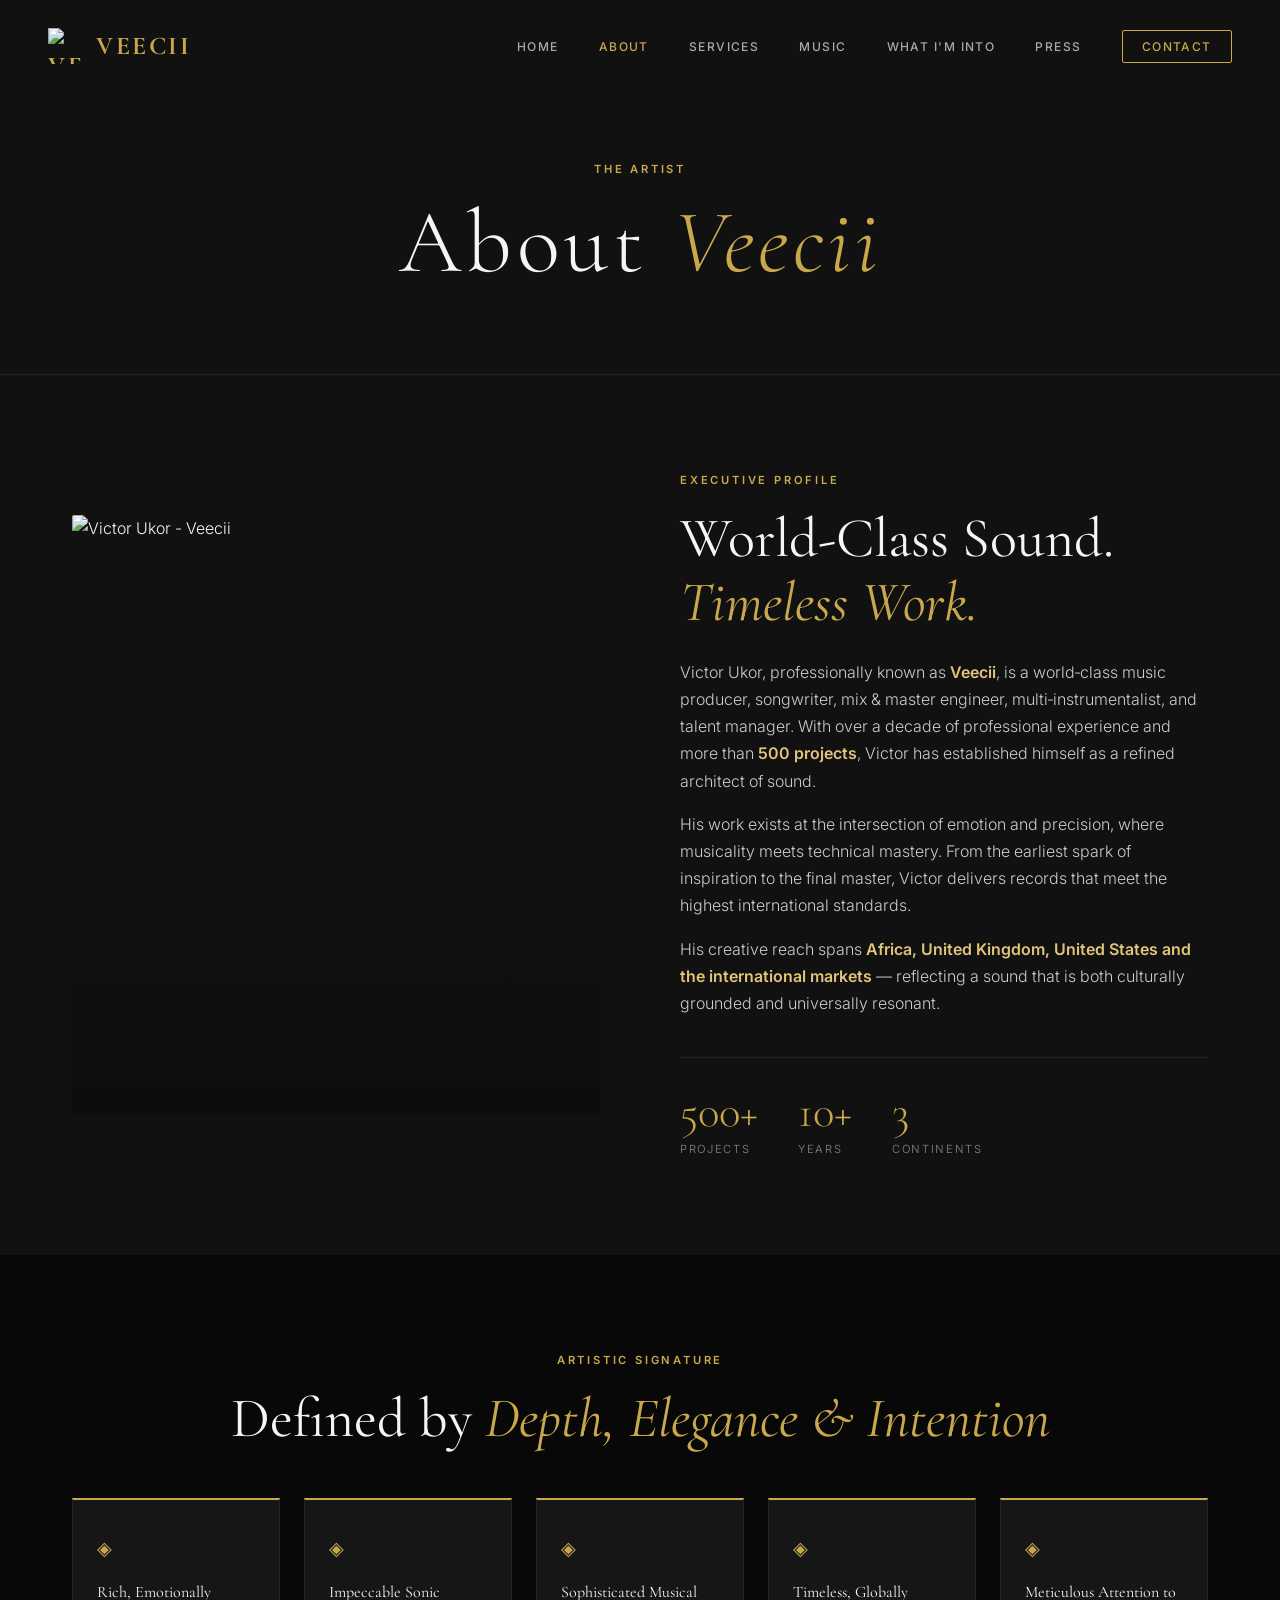
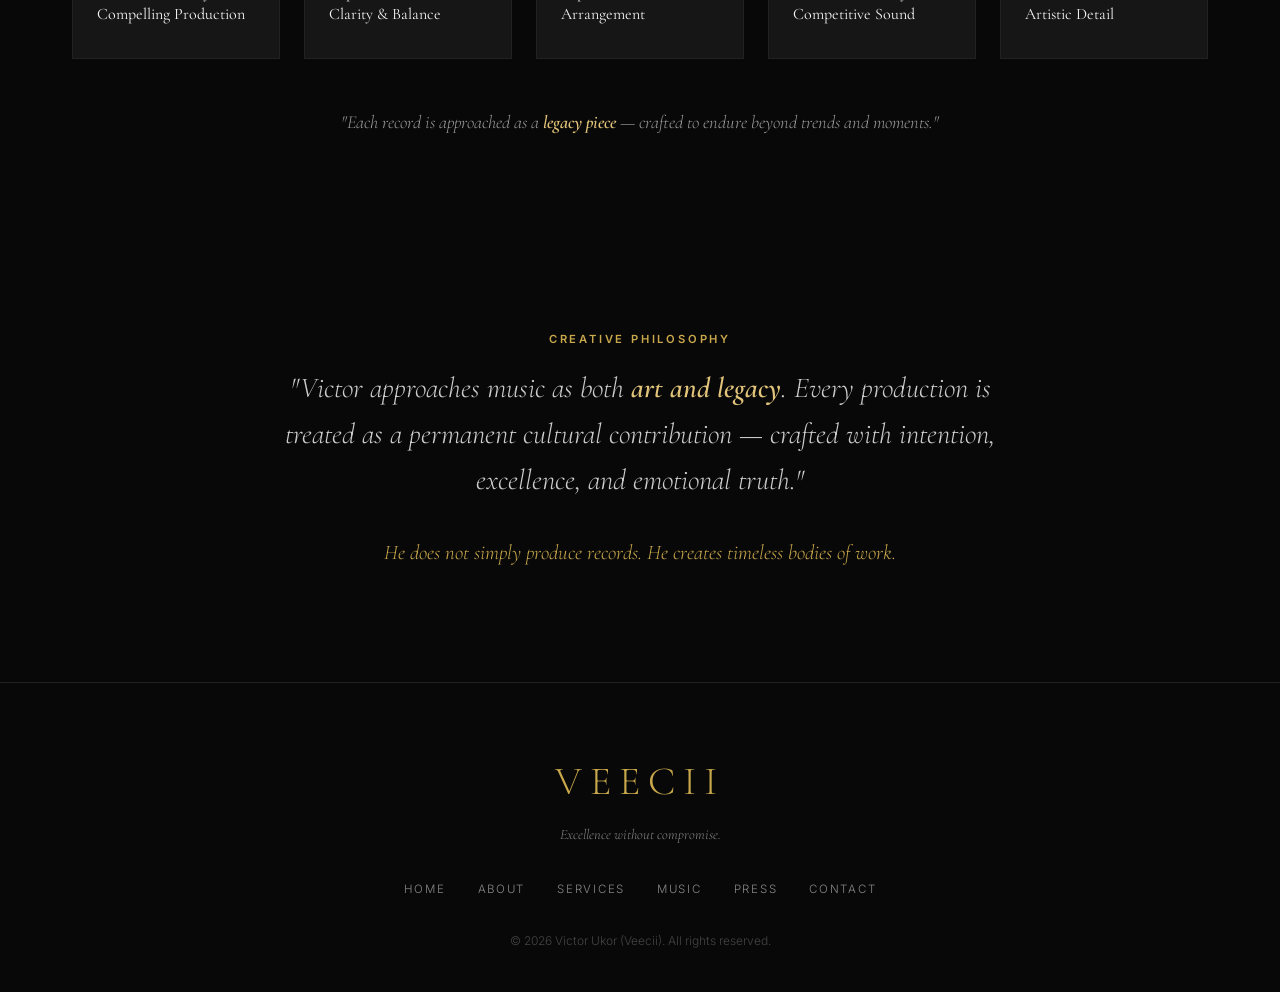
==== about/index.html @ 0ed98b61 "Add files via upload first website" ====
<!DOCTYPE html>
<html lang="en">
<head>
  <meta charset="UTF-8" />
  <meta name="viewport" content="width=device-width, initial-scale=1.0" />
  <title>About | VEECII</title>
  <link rel="stylesheet" href="../style.css" />
  <link href="https://fonts.googleapis.com/css2?family=Cormorant+Garamond:wght@300;400;600;700&family=Inter:wght@300;400;500;600&display=swap" rel="stylesheet" />
</head>
<body>

  <nav id="navbar">
    <a class="nav-logo" href="../index.html">
      <img src="https://res.cloudinary.com/dcmpmiurf/image/upload/q_auto/f_auto/v1778636000/vc_pro_vyt9ii.jpg" alt="VEECII logo" class="nav-logo-image" />
      <span>VEECII</span>
    </a>
    <button class="nav-toggle" id="navToggle" aria-label="Toggle menu">
      <span></span><span></span><span></span>
    </button>
    <ul class="nav-links" id="navLinks">
      <li><a href="../index.html">Home</a></li>
      <li><a href="../about/index.html" class="active">About</a></li>
      <li><a href="../services/index.html">Services</a></li>
      <li><a href="../music/index.html">Music</a></li>
      <li><a href="../into/index.html">What I'm Into</a></li>
      <li><a href="../press/index.html">Press</a></li>
      <li><a href="../contact/index.html" class="nav-cta">Contact</a></li>
    </ul>
  </nav>

  <div class="page-header">
    <span class="section-label center">The Artist</span>
    <h1>About <em>Veecii</em></h1>
  </div>

  <!-- ABOUT -->
  <section id="about">
    <div class="container split">
      <div class="about-image">
        <img src="https://cdn.gamma.app/k48zd8qwcyasqz0/bc51d5963c274182afd8bc182b9dbad0/original/1E514F1B-CA5A-440C-8702-CC8AF9769782.jpeg" alt="Victor Ukor - Veecii" />
      </div>
      <div class="about-text">
        <span class="section-label">Executive Profile</span>
        <h2>World-Class Sound. <br /><em>Timeless Work.</em></h2>
        <p>Victor Ukor, professionally known as <strong>Veecii</strong>, is a world‑class music producer, songwriter, mix &amp; master engineer, multi‑instrumentalist, and talent manager. With over a decade of professional experience and more than <strong>500 projects</strong>, Victor has established himself as a refined architect of sound.</p>
        <p>His work exists at the intersection of emotion and precision, where musicality meets technical mastery. From the earliest spark of inspiration to the final master, Victor delivers records that meet the highest international standards.</p>
        <p>His creative reach spans <strong>Africa, United Kingdom, United States and the international markets</strong> — reflecting a sound that is both culturally grounded and universally resonant.</p>
        <div class="stats-row">
          <div class="stat">
            <span class="stat-num">500+</span>
            <span class="stat-label">Projects</span>
          </div>
          <div class="stat">
            <span class="stat-num">10+</span>
            <span class="stat-label">Years</span>
          </div>
          <div class="stat">
            <span class="stat-num">3</span>
            <span class="stat-label">Continents</span>
          </div>
        </div>
      </div>
    </div>
  </section>

  <!-- ARTISTIC SIGNATURE -->
  <section id="signature">
    <div class="container">
      <span class="section-label center">Artistic Signature</span>
      <h2 class="center">Defined by <em>Depth, Elegance &amp; Intention</em></h2>
      <div class="signature-grid">
        <div class="sig-card">
          <div class="sig-icon">◈</div>
          <h4>Rich, Emotionally Compelling Production</h4>
        </div>
        <div class="sig-card">
          <div class="sig-icon">◈</div>
          <h4>Impeccable Sonic Clarity &amp; Balance</h4>
        </div>
        <div class="sig-card">
          <div class="sig-icon">◈</div>
          <h4>Sophisticated Musical Arrangement</h4>
        </div>
        <div class="sig-card">
          <div class="sig-icon">◈</div>
          <h4>Timeless, Globally Competitive Sound</h4>
        </div>
        <div class="sig-card">
          <div class="sig-icon">◈</div>
          <h4>Meticulous Attention to Artistic Detail</h4>
        </div>
      </div>
      <p class="center sig-quote">"Each record is approached as a <strong>legacy piece</strong> — crafted to endure beyond trends and moments."</p>
    </div>
  </section>

  <!-- PHILOSOPHY -->
  <section style="background: var(--black); padding: 6rem 0;">
    <div class="container" style="max-width: 800px; text-align: center;">
      <span class="section-label center">Creative Philosophy</span>
      <blockquote style="font-family: var(--font-serif); font-size: clamp(1.2rem, 2.5vw, 1.8rem); font-style: italic; color: #ccc; line-height: 1.6; margin-bottom: 2rem;">
        "Victor approaches music as both <strong>art and legacy</strong>. Every production is treated as a permanent cultural contribution — crafted with intention, excellence, and emotional truth."
      </blockquote>
      <p style="font-family: var(--font-serif); font-size: 1.3rem; font-style: italic; color: var(--gold);">He does not simply produce records. He creates timeless bodies of work.</p>
    </div>
  </section>

  <footer>
    <div class="container">
      <div class="footer-logo">VEECII</div>
      <p class="footer-tagline">Excellence without compromise.</p>
      <div class="footer-links">
        <a href="../index.html">Home</a>
        <a href="../about/index.html">About</a>
        <a href="../services/index.html">Services</a>
        <a href="../music/index.html">Music</a>
        <a href="../press/index.html">Press</a>
        <a href="../contact/index.html">Contact</a>
      </div>
      <p class="footer-copy">&copy; 2026 Victor Ukor (Veecii). All rights reserved.</p>
    </div>
  </footer>

  <script src="../script.js"></script>
</body>
</html>
---- style.css ----
/* ============================
   VEECII — Dark Gold Theme
   ============================ */

:root {
  --black: #080808;
  --dark: #111111;
  --card: #161616;
  --border: #222222;
  --gold: #c9a84c;
  --gold-light: #e2c47a;
  --white: #f5f5f5;
  --muted: #888888;
  --pink: #f20374;
  --font-serif: 'Cormorant Garamond', Georgia, serif;
  --font-sans: 'Inter', system-ui, sans-serif;
  --max: 1200px;
  --transition: 0.35s ease;
}

*, *::before, *::after { box-sizing: border-box; margin: 0; padding: 0; }

html { scroll-behavior: smooth; font-size: 16px; }

body {
  background: var(--black);
  color: var(--white);
  font-family: var(--font-sans);
  font-weight: 300;
  line-height: 1.7;
  overflow-x: hidden;
}

img { display: block; max-width: 100%; height: auto; }
a { color: inherit; text-decoration: none; }

/* ── UTILITY ── */
.container { max-width: var(--max); margin: 0 auto; padding: 0 2rem; }
.center { text-align: center; }

h1, h2, h3, h4 { font-family: var(--font-serif); font-weight: 400; line-height: 1.15; }
h2 { font-size: clamp(2rem, 5vw, 3.5rem); margin-bottom: 1.5rem; }
h3 { font-size: 1.4rem; margin-bottom: 0.75rem; }
h4 { font-size: 1.1rem; }
em { font-style: italic; color: var(--gold); }
strong { font-weight: 600; color: var(--gold-light); }

p { margin-bottom: 1rem; color: #ccc; }

.section-label {
  display: block;
  font-family: var(--font-sans);
  font-size: 0.7rem;
  font-weight: 600;
  letter-spacing: 0.25em;
  text-transform: uppercase;
  color: var(--gold);
  margin-bottom: 1rem;
}
.section-label.center { text-align: center; }

section { padding: 6rem 0; }

.split {
  display: grid;
  grid-template-columns: 1fr 1fr;
  gap: 5rem;
  align-items: center;
}
.split.reverse { direction: rtl; }
.split.reverse > * { direction: ltr; }

/* ── BUTTONS ── */
.btn {
  display: inline-block;
  font-family: var(--font-sans);
  font-size: 0.8rem;
  font-weight: 500;
  letter-spacing: 0.15em;
  text-transform: uppercase;
  padding: 0.85rem 2.2rem;
  border-radius: 2px;
  transition: all var(--transition);
  cursor: pointer;
  border: none;
}
.btn-primary {
  background: var(--gold);
  color: var(--black);
}
.btn-primary:hover { background: var(--gold-light); transform: translateY(-2px); }

.btn-outline {
  background: transparent;
  color: var(--white);
  border: 1px solid rgba(255,255,255,0.3);
}
.btn-outline:hover { border-color: var(--gold); color: var(--gold); transform: translateY(-2px); }
.btn.small { padding: 0.6rem 1.4rem; font-size: 0.72rem; margin-top: 1rem; }
.btn.full { width: 100%; text-align: center; }

/* ── NAV ── */
#navbar {
  position: fixed;
  top: 0; left: 0; right: 0;
  z-index: 100;
  display: flex;
  align-items: center;
  justify-content: space-between;
  padding: 1.5rem 3rem;
  transition: background var(--transition), padding var(--transition);
}
#navbar.scrolled {
  background: rgba(8,8,8,0.95);
  backdrop-filter: blur(10px);
  padding: 1rem 3rem;
  border-bottom: 1px solid var(--border);
}
.nav-logo {
  display: inline-flex;
  align-items: center;
  gap: 0.75rem;
  font-family: var(--font-serif);
  font-size: 1.6rem;
  font-weight: 700;
  letter-spacing: 0.1em;
  color: var(--gold);
  text-decoration: none;
}
.nav-logo-image {
  display: block;
  width: 36px;
  height: 36px;
  object-fit: contain;
}
.nav-links { list-style: none; display: flex; gap: 2.5rem; align-items: center; }
.nav-links a {
  font-size: 0.75rem;
  font-weight: 500;
  letter-spacing: 0.12em;
  text-transform: uppercase;
  color: #aaa;
  transition: color var(--transition);
}
.nav-links a:hover { color: var(--white); }
.nav-links a.active { color: var(--gold); }
.nav-links a.nav-cta {
  color: var(--gold);
  border: 1px solid var(--gold);
  padding: 0.5rem 1.2rem;
  border-radius: 2px;
}
.nav-links a.nav-cta:hover { background: var(--gold); color: var(--black); }

.nav-toggle {
  display: none;
  flex-direction: column;
  gap: 5px;
  background: none;
  border: none;
  cursor: pointer;
  padding: 4px;
}
.nav-toggle span {
  display: block;
  width: 24px;
  height: 1.5px;
  background: var(--white);
  transition: all var(--transition);
}

/* ── HERO ── */
#hero {
  position: relative;
  min-height: 100vh;
  display: flex;
  align-items: center;
  justify-content: center;
  padding: 0;
  background: linear-gradient(135deg, #0d0d0d 0%, #1a1409 50%, #0d0d0d 100%);
  overflow: hidden;
}
#hero::before {
  content: '';
  position: absolute;
  inset: 0;
  background:
    radial-gradient(ellipse 80% 60% at 50% 50%, rgba(201,168,76,0.06) 0%, transparent 70%),
    radial-gradient(ellipse 40% 40% at 20% 80%, rgba(242,3,116,0.04) 0%, transparent 60%);
}
.hero-overlay {
  position: absolute;
  inset: 0;
  background: url('https://cdn.gamma.app/k48zd8qwcyasqz0/generated-images/XHsKIgLBlKTa2Q8IqsBvB.png') center/cover no-repeat;
  opacity: 0.08;
}
.hero-content {
  position: relative;
  z-index: 1;
  text-align: center;
  padding: 2rem;
}
.hero-eyebrow {
  font-size: 0.75rem;
  font-weight: 500;
  letter-spacing: 0.3em;
  text-transform: uppercase;
  color: var(--gold);
  margin-bottom: 1.5rem;
}
.hero-title {
  font-family: var(--font-serif);
  font-size: clamp(5rem, 16vw, 14rem);
  font-weight: 300;
  letter-spacing: 0.15em;
  line-height: 0.9;
  color: var(--white);
  margin-bottom: 0.5rem;
}
.hero-sub {
  font-family: var(--font-sans);
  font-size: 0.85rem;
  letter-spacing: 0.35em;
  text-transform: uppercase;
  color: var(--muted);
  margin-bottom: 1rem;
}
.hero-tagline {
  font-family: var(--font-serif);
  font-size: clamp(1rem, 2vw, 1.4rem);
  font-style: italic;
  color: var(--gold);
  margin-bottom: 3rem;
}
.hero-actions { display: flex; gap: 1rem; justify-content: center; flex-wrap: wrap; }

.hero-scroll {
  position: absolute;
  bottom: 2.5rem;
  left: 50%;
  transform: translateX(-50%);
  display: flex;
  flex-direction: column;
  align-items: center;
  gap: 0.5rem;
  color: var(--muted);
  font-size: 0.65rem;
  letter-spacing: 0.2em;
  text-transform: uppercase;
}
.scroll-line {
  width: 1px;
  height: 40px;
  background: linear-gradient(to bottom, var(--gold), transparent);
  animation: scrollPulse 2s ease infinite;
}
@keyframes scrollPulse {
  0%, 100% { opacity: 1; }
  50% { opacity: 0.3; }
}

/* ── ABOUT ── */
#about { background: var(--dark); }
.about-image {
  position: relative;
  overflow: hidden;
  border-radius: 2px;
}
.about-image img {
  width: 100%;
  height: 600px;
  object-fit: cover;
  object-position: top center;
  filter: grayscale(20%);
  transition: filter var(--transition);
}
.about-image:hover img { filter: grayscale(0%); }
.about-image::after {
  content: '';
  position: absolute;
  bottom: 0; left: 0; right: 0;
  height: 40%;
  background: linear-gradient(to top, rgba(8,8,8,0.5), transparent);
}
.about-text h2 { margin-bottom: 1.5rem; }

.stats-row {
  display: flex;
  gap: 2.5rem;
  margin-top: 2.5rem;
  padding-top: 2rem;
  border-top: 1px solid var(--border);
}
.stat { display: flex; flex-direction: column; }
.stat-num {
  font-family: var(--font-serif);
  font-size: 2.8rem;
  font-weight: 300;
  color: var(--gold);
  line-height: 1;
}
.stat-label { font-size: 0.7rem; letter-spacing: 0.15em; text-transform: uppercase; color: var(--muted); margin-top: 0.3rem; }

/* ── SIGNATURE ── */
#signature { background: var(--black); }
#signature h2 { margin-bottom: 3rem; }
.signature-grid {
  display: grid;
  grid-template-columns: repeat(auto-fit, minmax(200px, 1fr));
  gap: 1.5rem;
  margin-bottom: 3rem;
}
.sig-card {
  background: var(--card);
  border: 1px solid var(--border);
  border-top: 2px solid var(--gold);
  padding: 2rem 1.5rem;
  transition: transform var(--transition), border-color var(--transition);
}
.sig-card:hover { transform: translateY(-4px); border-top-color: var(--gold-light); }
.sig-icon { font-size: 1.2rem; color: var(--gold); margin-bottom: 1rem; }
.sig-card h4 { font-family: var(--font-serif); font-size: 1rem; color: var(--white); line-height: 1.4; }
.sig-quote {
  font-family: var(--font-serif);
  font-size: 1.15rem;
  font-style: italic;
  color: #999;
  max-width: 700px;
  margin: 0 auto;
}

/* ── SERVICES ── */
#services { background: var(--dark); }
#services h2 { margin-bottom: 3rem; }
.services-grid {
  display: grid;
  grid-template-columns: repeat(3, 1fr);
  gap: 1.5px;
  background: var(--border);
}
.service-card {
  background: var(--dark);
  padding: 2.5rem 2rem;
  transition: background var(--transition);
  position: relative;
  overflow: hidden;
}
.service-card::before {
  content: '';
  position: absolute;
  bottom: 0; left: 0;
  width: 0; height: 2px;
  background: var(--gold);
  transition: width var(--transition);
}
.service-card:hover { background: var(--card); }
.service-card:hover::before { width: 100%; }
.service-num {
  font-family: var(--font-serif);
  font-size: 3rem;
  font-weight: 300;
  color: var(--border);
  line-height: 1;
  margin-bottom: 1rem;
  transition: color var(--transition);
}
.service-card:hover .service-num { color: var(--gold); }
.service-card h3 { font-size: 1.2rem; margin-bottom: 0.75rem; color: var(--white); }
.service-card p { font-size: 0.9rem; color: var(--muted); margin: 0; line-height: 1.65; }

/* ── MUSIC ── */
#music { background: var(--black); }
.music-cover {
  position: relative;
  overflow: hidden;
  border-radius: 2px;
  box-shadow: 0 30px 80px rgba(0,0,0,0.6);
}
.music-cover img {
  width: 100%;
  height: 480px;
  object-fit: cover;
  transition: transform 0.5s ease;
}
.music-cover:hover img { transform: scale(1.03); }

.music-info h2 { margin-bottom: 1rem; }
.music-info p { margin-bottom: 2rem; }

.stream-links { display: flex; flex-direction: column; gap: 0.75rem; }
.stream-link {
  display: flex;
  align-items: center;
  gap: 1rem;
  padding: 0.9rem 1.5rem;
  border: 1px solid var(--border);
  font-size: 0.8rem;
  font-weight: 500;
  letter-spacing: 0.12em;
  text-transform: uppercase;
  color: var(--white);
  transition: all var(--transition);
  border-radius: 2px;
  position: relative;
  overflow: hidden;
}
.stream-link::before {
  content: '';
  position: absolute;
  inset: 0;
  opacity: 0;
  transition: opacity var(--transition);
}
.stream-link:hover { color: var(--black); border-color: transparent; }
.stream-link:hover::before { opacity: 1; }
.stream-link.apple::before { background: #fc3c44; }
.stream-link.spotify::before { background: #1db954; }
.stream-link.youtube::before { background: #ff0000; }
.stream-link.tidal::before { background: #00ffff; }
.stream-link.amazon::before { background: #ff9900; }
.stream-link span, .stream-link:hover { position: relative; z-index: 1; }

/* ── WHAT I'M INTO ── */
#into { background: var(--dark); }
#into h2 { margin-bottom: 3rem; }
.into-grid {
  display: grid;
  grid-template-columns: repeat(2, 1fr);
  gap: 1.5rem;
}
.into-card {
  background: var(--card);
  border: 1px solid var(--border);
  padding: 2rem;
  transition: border-color var(--transition), transform var(--transition);
  border-radius: 2px;
}
.into-card:hover { border-color: rgba(201,168,76,0.3); transform: translateY(-3px); }
.into-card.featured-into {
  border-color: rgba(201,168,76,0.25);
  background: linear-gradient(135deg, var(--card), rgba(201,168,76,0.05));
}
.into-tag {
  display: inline-block;
  font-size: 0.65rem;
  font-weight: 600;
  letter-spacing: 0.2em;
  text-transform: uppercase;
  color: var(--gold);
  background: rgba(201,168,76,0.1);
  padding: 0.25rem 0.75rem;
  border-radius: 20px;
  margin-bottom: 1rem;
}
.into-card h3 { font-size: 1.2rem; margin-bottom: 0.75rem; color: var(--white); }
.into-card p { font-size: 0.9rem; color: var(--muted); margin: 0; }

/* ── PRESS ── */
#press { background: var(--black); }
#press h2 { margin-bottom: 3rem; }
.press-grid { display: grid; grid-template-columns: repeat(2, 1fr); gap: 1.5px; background: var(--border); }
.press-card {
  display: flex;
  flex-direction: column;
  justify-content: space-between;
  background: var(--black);
  padding: 2.5rem 2rem;
  transition: background var(--transition);
  position: relative;
}
.press-card:hover { background: var(--card); }
.press-source {
  font-size: 0.65rem;
  font-weight: 600;
  letter-spacing: 0.2em;
  text-transform: uppercase;
  color: var(--gold);
  margin-bottom: 1rem;
  display: block;
}
.press-card h4 {
  font-family: var(--font-serif);
  font-size: 1.1rem;
  color: var(--white);
  line-height: 1.4;
  flex: 1;
}
.press-arrow {
  display: block;
  font-size: 1.5rem;
  color: var(--gold);
  margin-top: 1.5rem;
  transition: transform var(--transition);
}
.press-card:hover .press-arrow { transform: translateX(6px); }

/* ── CONTACT ── */
#contact { background: var(--dark); }
.contact-sub { color: var(--muted); margin-bottom: 4rem; font-size: 1rem; }
.contact-wrap {
  display: grid;
  grid-template-columns: 1fr 1.5fr;
  gap: 5rem;
  align-items: start;
}
.contact-info { display: flex; flex-direction: column; gap: 2rem; }
.contact-item { display: flex; flex-direction: column; gap: 0.4rem; }
.contact-label {
  font-size: 0.65rem;
  font-weight: 600;
  letter-spacing: 0.2em;
  text-transform: uppercase;
  color: var(--gold);
}
.contact-item a {
  color: var(--white);
  font-size: 0.95rem;
  transition: color var(--transition);
}
.contact-item a:hover { color: var(--gold); }
.social-links { display: flex; flex-direction: column; gap: 0.4rem; }

.contact-form { display: flex; flex-direction: column; gap: 1rem; }
.form-group { display: flex; flex-direction: column; }
.form-group input,
.form-group select,
.form-group textarea {
  background: var(--card);
  border: 1px solid var(--border);
  color: var(--white);
  padding: 0.9rem 1.2rem;
  font-family: var(--font-sans);
  font-size: 0.9rem;
  font-weight: 300;
  border-radius: 2px;
  outline: none;
  transition: border-color var(--transition);
  width: 100%;
  -webkit-appearance: none;
}
.form-group select { cursor: pointer; }
.form-group input::placeholder,
.form-group textarea::placeholder { color: var(--muted); }
.form-group input:focus,
.form-group select:focus,
.form-group textarea:focus { border-color: var(--gold); }
.form-group textarea { resize: vertical; min-height: 130px; }
.form-group select option { background: var(--card); }
.form-note { font-size: 0.85rem; text-align: center; color: var(--gold); margin-top: 0.5rem; }

/* ── PAGE HEADER (subpages) ── */
.page-header {
  padding: 10rem 0 5rem;
  background: var(--dark);
  text-align: center;
  border-bottom: 1px solid var(--border);
}
.page-header .section-label { margin-bottom: 0.75rem; }
.page-header h1 {
  font-size: clamp(2.8rem, 7vw, 6rem);
  font-weight: 300;
  letter-spacing: 0.05em;
  color: var(--white);
}
.page-header h1 em { color: var(--gold); }

/* ── FOOTER ── */
footer {
  background: var(--black);
  border-top: 1px solid var(--border);
  padding: 4rem 0 2.5rem;
  text-align: center;
}
.footer-logo {
  font-family: var(--font-serif);
  font-size: 2.5rem;
  font-weight: 300;
  letter-spacing: 0.2em;
  color: var(--gold);
  margin-bottom: 0.5rem;
}
.footer-tagline {
  font-family: var(--font-serif);
  font-style: italic;
  color: var(--muted);
  font-size: 0.9rem;
  margin-bottom: 2rem;
}
.footer-links {
  display: flex;
  justify-content: center;
  gap: 2rem;
  flex-wrap: wrap;
  margin-bottom: 2rem;
}
.footer-links a {
  font-size: 0.72rem;
  letter-spacing: 0.15em;
  text-transform: uppercase;
  color: var(--muted);
  transition: color var(--transition);
}
.footer-links a:hover { color: var(--gold); }
.footer-copy { font-size: 0.75rem; color: #444; margin: 0; }

/* ── COMING SOON ── */
.coming-soon-section { background: var(--black); }
.coming-soon-content {
  display: grid;
  grid-template-columns: 1fr 1fr;
  gap: 4rem;
  align-items: center;
}
.coming-soon-label {
  display: block;
  font-size: 0.65rem;
  font-weight: 600;
  letter-spacing: 0.25em;
  text-transform: uppercase;
  color: var(--gold);
  margin-bottom: 1.5rem;
}
.coming-soon-heading {
  font-family: var(--font-serif);
  font-size: clamp(2rem, 5vw, 3rem);
  font-weight: 300;
  line-height: 1.1;
  color: var(--white);
  margin-bottom: 1.5rem;
}
.coming-soon-heading .highlight { color: var(--gold); }
.coming-soon-description {
  font-size: 1rem;
  color: #bbb;
  margin-bottom: 2rem;
  line-height: 1.8;
}
.coming-soon-features {
  list-style: none;
  margin-bottom: 2rem;
}
.coming-soon-features li {
  font-size: 0.95rem;
  color: #aaa;
  margin-bottom: 0.75rem;
  padding-left: 1.5rem;
  position: relative;
}
.coming-soon-features li::before {
  content: '•';
  position: absolute;
  left: 0;
  color: var(--gold);
  font-weight: bold;
}

.coming-soon-mockup {
  display: flex;
  justify-content: center;
  align-items: center;
}
.phone-frame {
  position: relative;
  width: 260px;
  height: 520px;
  background: #0a0a0a;
  border: 10px solid #1a1a1a;
  border-radius: 40px;
  overflow: hidden;
  box-shadow: 0 20px 60px rgba(0,0,0,0.8);
}
.phone-frame::before {
  content: '';
  position: absolute;
  top: 0;
  left: 50%;
  transform: translateX(-50%);
  width: 130px;
  height: 26px;
  background: #0a0a0a;
  border-radius: 0 0 30px 30px;
  z-index: 10;
}
.phone-notch {
  position: absolute;
  top: 8px;
  left: 50%;
  transform: translateX(-50%);
  width: 120px;
  height: 20px;
  background: #0a0a0a;
  border-radius: 0 0 20px 20px;
  z-index: 11;
}
.phone-content {
  width: 100%;
  height: 100%;
  padding: 40px 0 20px;
  display: flex;
  flex-direction: column;
  align-items: center;
  justify-content: space-between;
  background: linear-gradient(135deg, #0f0f0f 0%, #1a1409 100%);
}
.phone-header {
  font-size: 0.65rem;
  font-weight: 600;
  letter-spacing: 0.15em;
  text-transform: uppercase;
  color: #888;
}
.phone-play-btn {
  display: flex;
  align-items: center;
  justify-content: center;
  width: 70px;
  height: 70px;
  border: 2px solid var(--gold);
  border-radius: 50%;
  color: var(--gold);
}
.phone-play-btn svg {
  width: 28px;
  height: 28px;
  margin-left: 3px;
}
.phone-visualizer {
  display: flex;
  gap: 4px;
  align-items: flex-end;
  height: 50px;
  margin: 1rem 0;
}
.phone-visualizer span {
  width: 4px;
  background: var(--gold);
  border-radius: 2px;
  display: block;
  animation: wave 0.8s ease-in-out infinite;
}
.phone-visualizer span:nth-child(1) { animation-delay: 0s; }
.phone-visualizer span:nth-child(2) { animation-delay: 0.1s; }
.phone-visualizer span:nth-child(3) { animation-delay: 0.2s; }
.phone-visualizer span:nth-child(4) { animation-delay: 0.3s; }
.phone-visualizer span:nth-child(5) { animation-delay: 0.2s; }
.phone-visualizer span:nth-child(6) { animation-delay: 0.1s; }
.phone-visualizer span:nth-child(7) { animation-delay: 0s; }
.phone-visualizer span:nth-child(8) { animation-delay: 0.1s; }

@keyframes wave {
  0%, 100% { height: 8px; }
  50% { height: 32px; }
}
.phone-menu {
  width: 100%;
  padding: 0 15px;
  display: flex;
  flex-direction: column;
  gap: 8px;
}
.phone-menu-item {
  font-size: 0.75rem;
  font-weight: 500;
  letter-spacing: 0.1em;
  text-transform: capitalize;
  color: var(--gold);
  padding: 8px 0;
  border-bottom: 1px solid rgba(201, 168, 76, 0.2);
}
.phone-menu-item:last-child { border-bottom: none; }

/* ── FADE IN ANIMATION ── */
.fade-in {
  opacity: 0;
  transform: translateY(30px);
  transition: opacity 0.7s ease, transform 0.7s ease;
}
.fade-in.visible { opacity: 1; transform: translateY(0); }

/* ── RESPONSIVE ── */
@media (max-width: 1024px) {
  .services-grid { grid-template-columns: repeat(2, 1fr); }
}

@media (max-width: 768px) {
  #navbar { padding: 1.2rem 1.5rem; }
  #navbar.scrolled { padding: 1rem 1.5rem; }

  .nav-links {
    display: none;
    flex-direction: column;
    position: fixed;
    top: 0; right: 0;
    width: 75vw;
    max-width: 320px;
    height: 100vh;
    background: rgba(10,10,10,0.98);
    backdrop-filter: blur(15px);
    padding: 5rem 2rem 2rem;
    gap: 1.5rem;
    border-left: 1px solid var(--border);
    z-index: 99;
  }
  .nav-links.open { display: flex; }
  .nav-links a { font-size: 1rem; }
  .nav-toggle { display: flex; z-index: 101; }

  .split, .split.reverse {
    grid-template-columns: 1fr;
    direction: ltr;
    gap: 2.5rem;
  }
  .about-image img { height: 400px; }
  .music-cover img { height: 350px; }

  .services-grid { grid-template-columns: 1fr; }
  .into-grid { grid-template-columns: 1fr; }
  .coming-soon-content { grid-template-columns: 1fr; gap: 2.5rem; }
  .phone-frame { width: 220px; height: 440px; }
  .press-grid { grid-template-columns: 1fr; }
  .contact-wrap { grid-template-columns: 1fr; gap: 3rem; }

  .stats-row { gap: 1.5rem; }
  section { padding: 4rem 0; }
}

@media (max-width: 480px) {
  .hero-title { font-size: clamp(4rem, 20vw, 8rem); }
  .stream-links { gap: 0.5rem; }
}
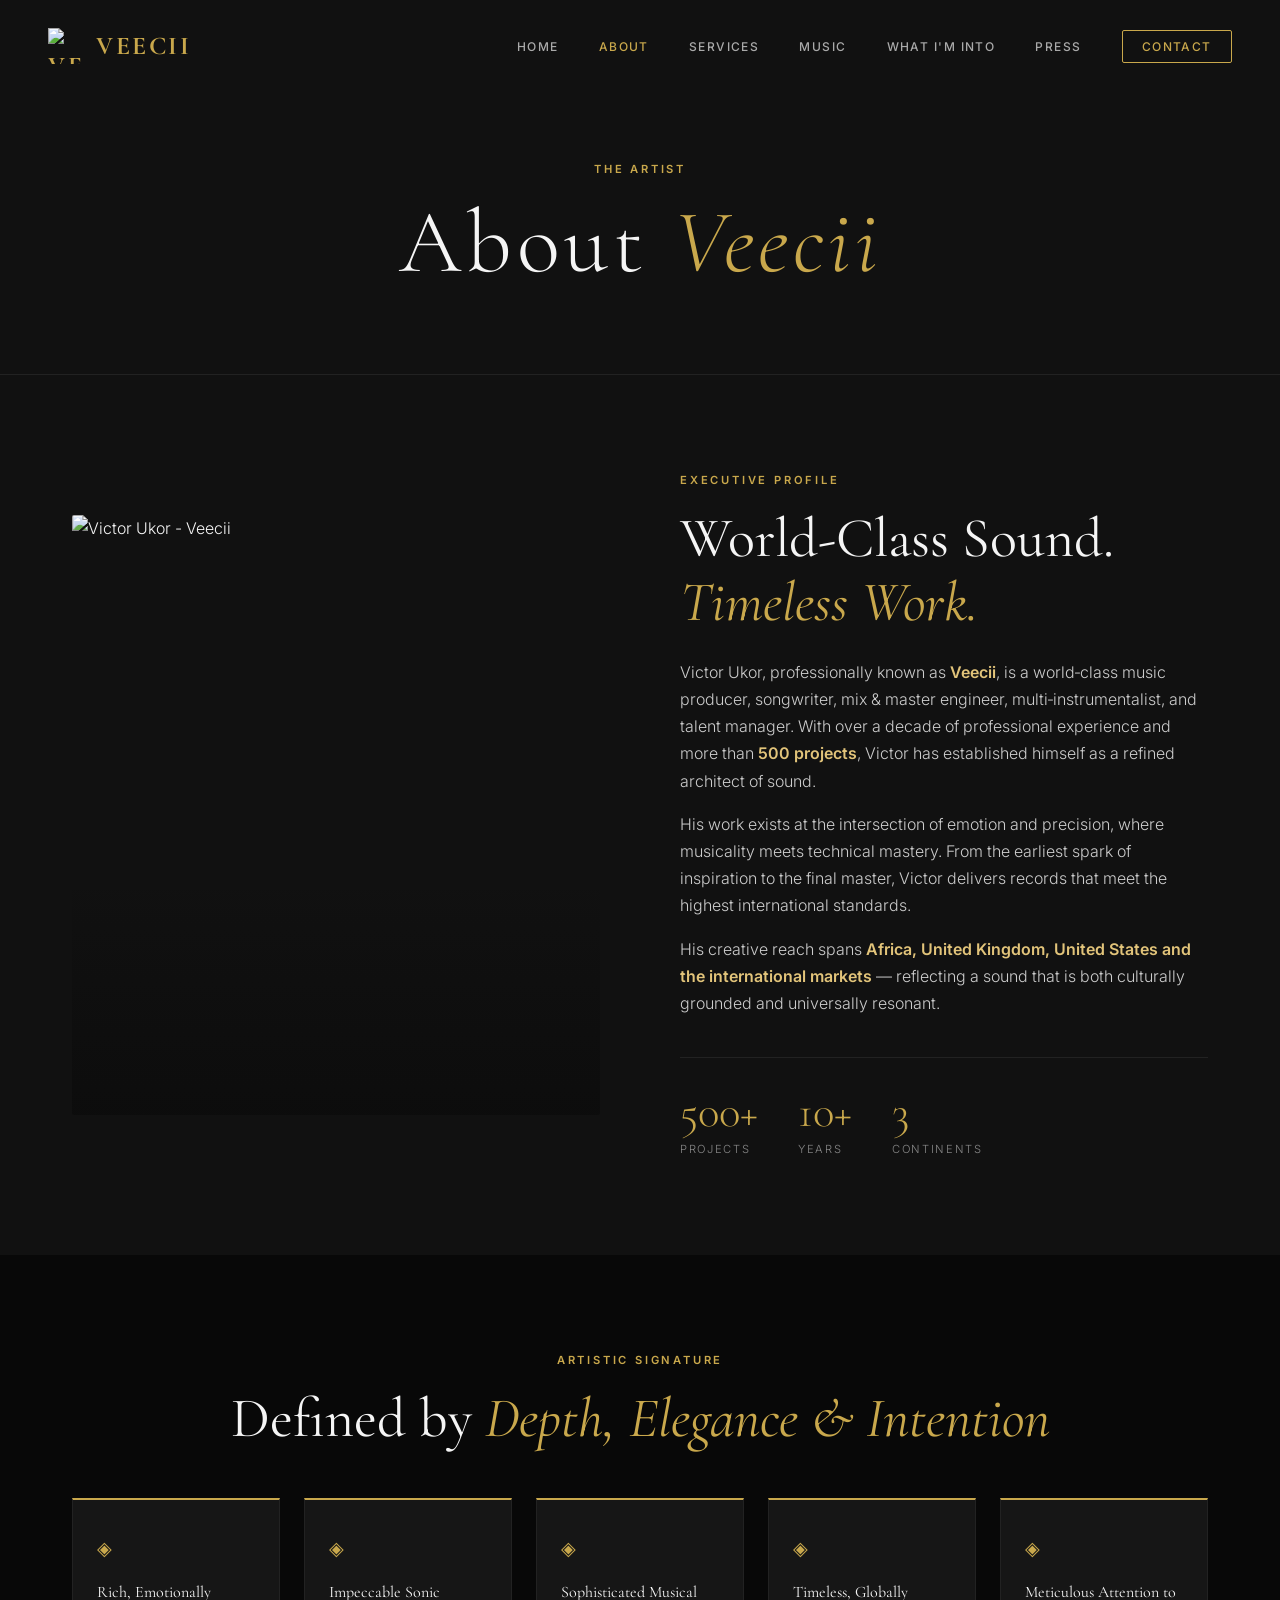
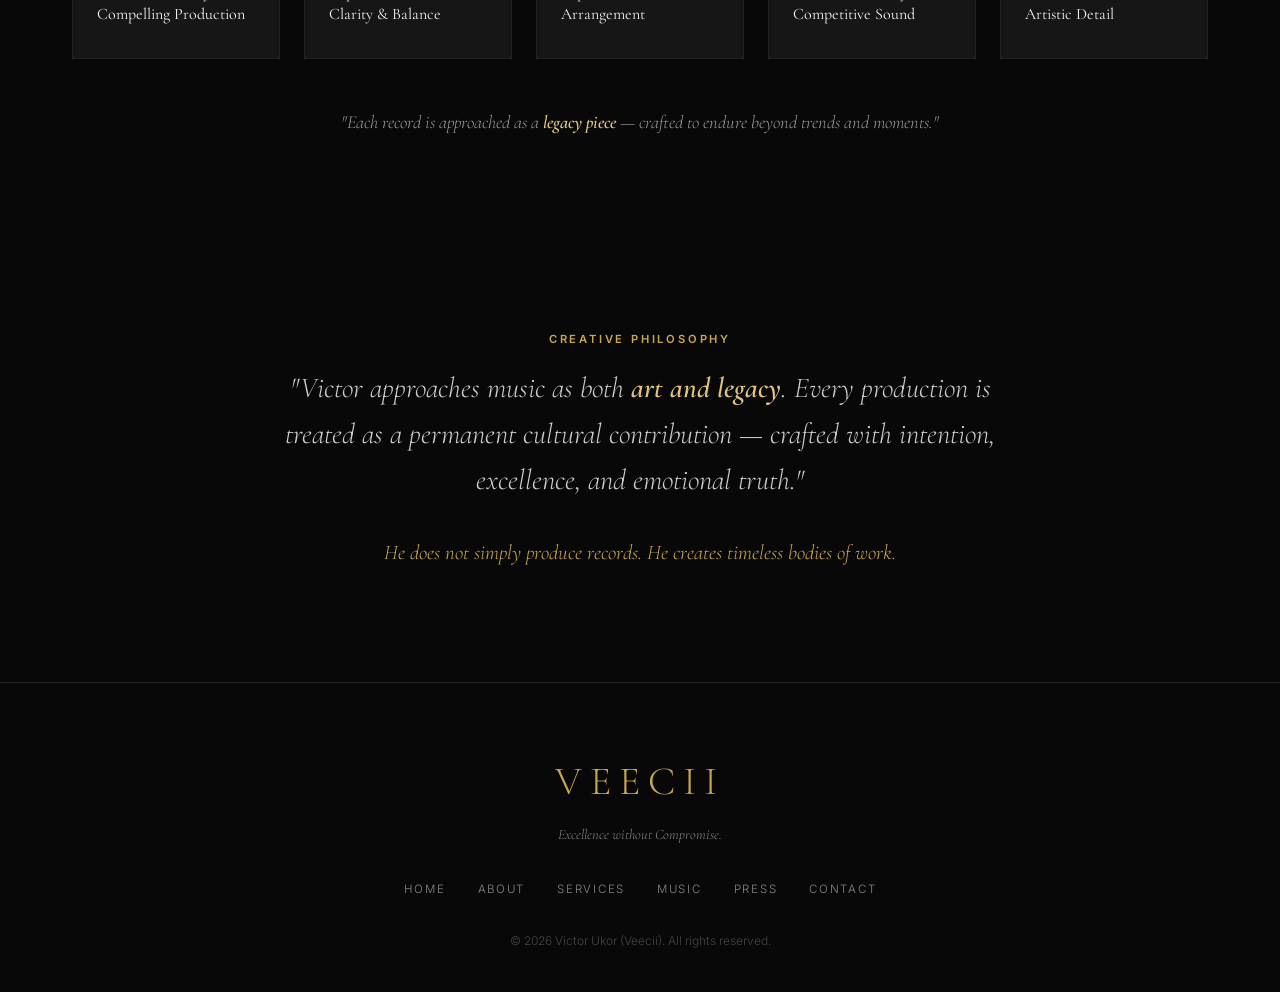
==== commit f3427e01: "Add files via upload Typo errors changes" ====
--- a/about/index.html
+++ b/about/index.html
@@ -108,7 +108,7 @@
   <footer>
     <div class="container">
       <div class="footer-logo">VEECII</div>
-      <p class="footer-tagline">Excellence without compromise.</p>
+      <p class="footer-tagline">Excellence without Compromise.</p>
       <div class="footer-links">
         <a href="../index.html">Home</a>
         <a href="../about/index.html">About</a>
